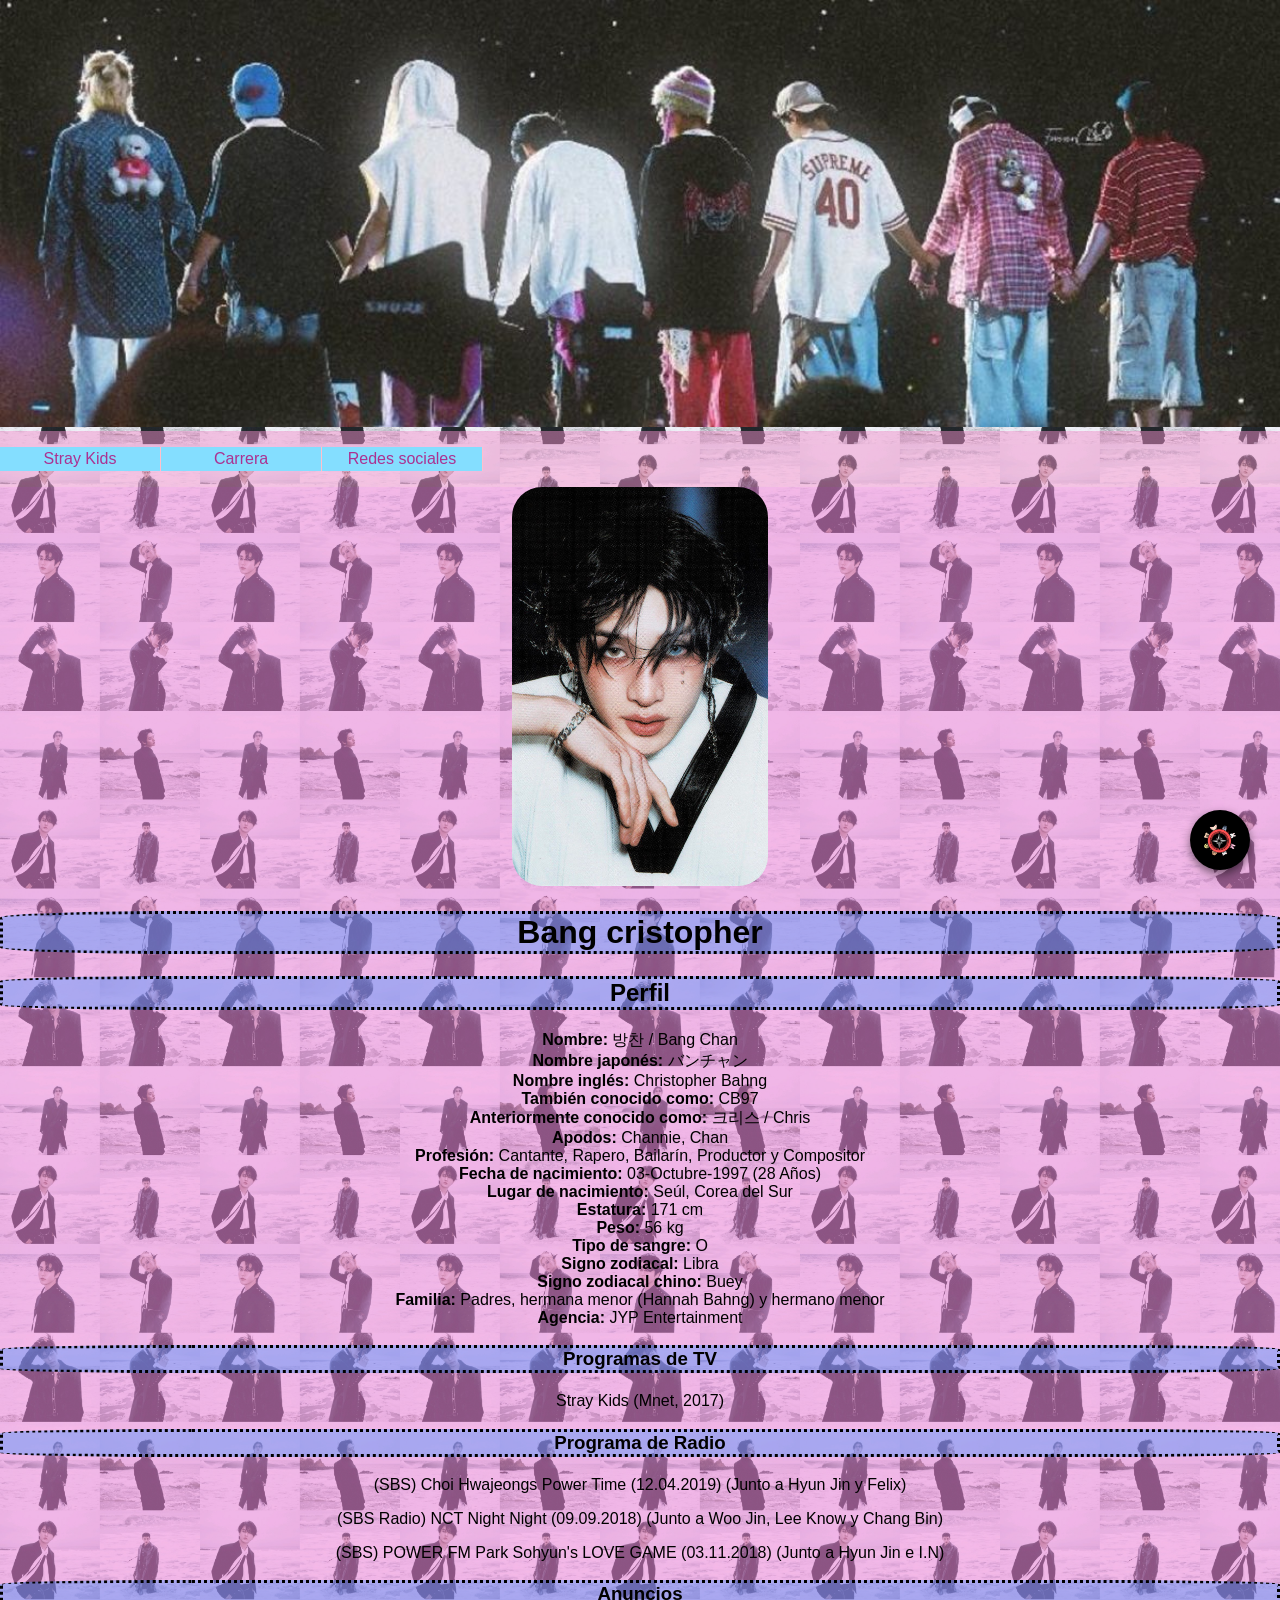
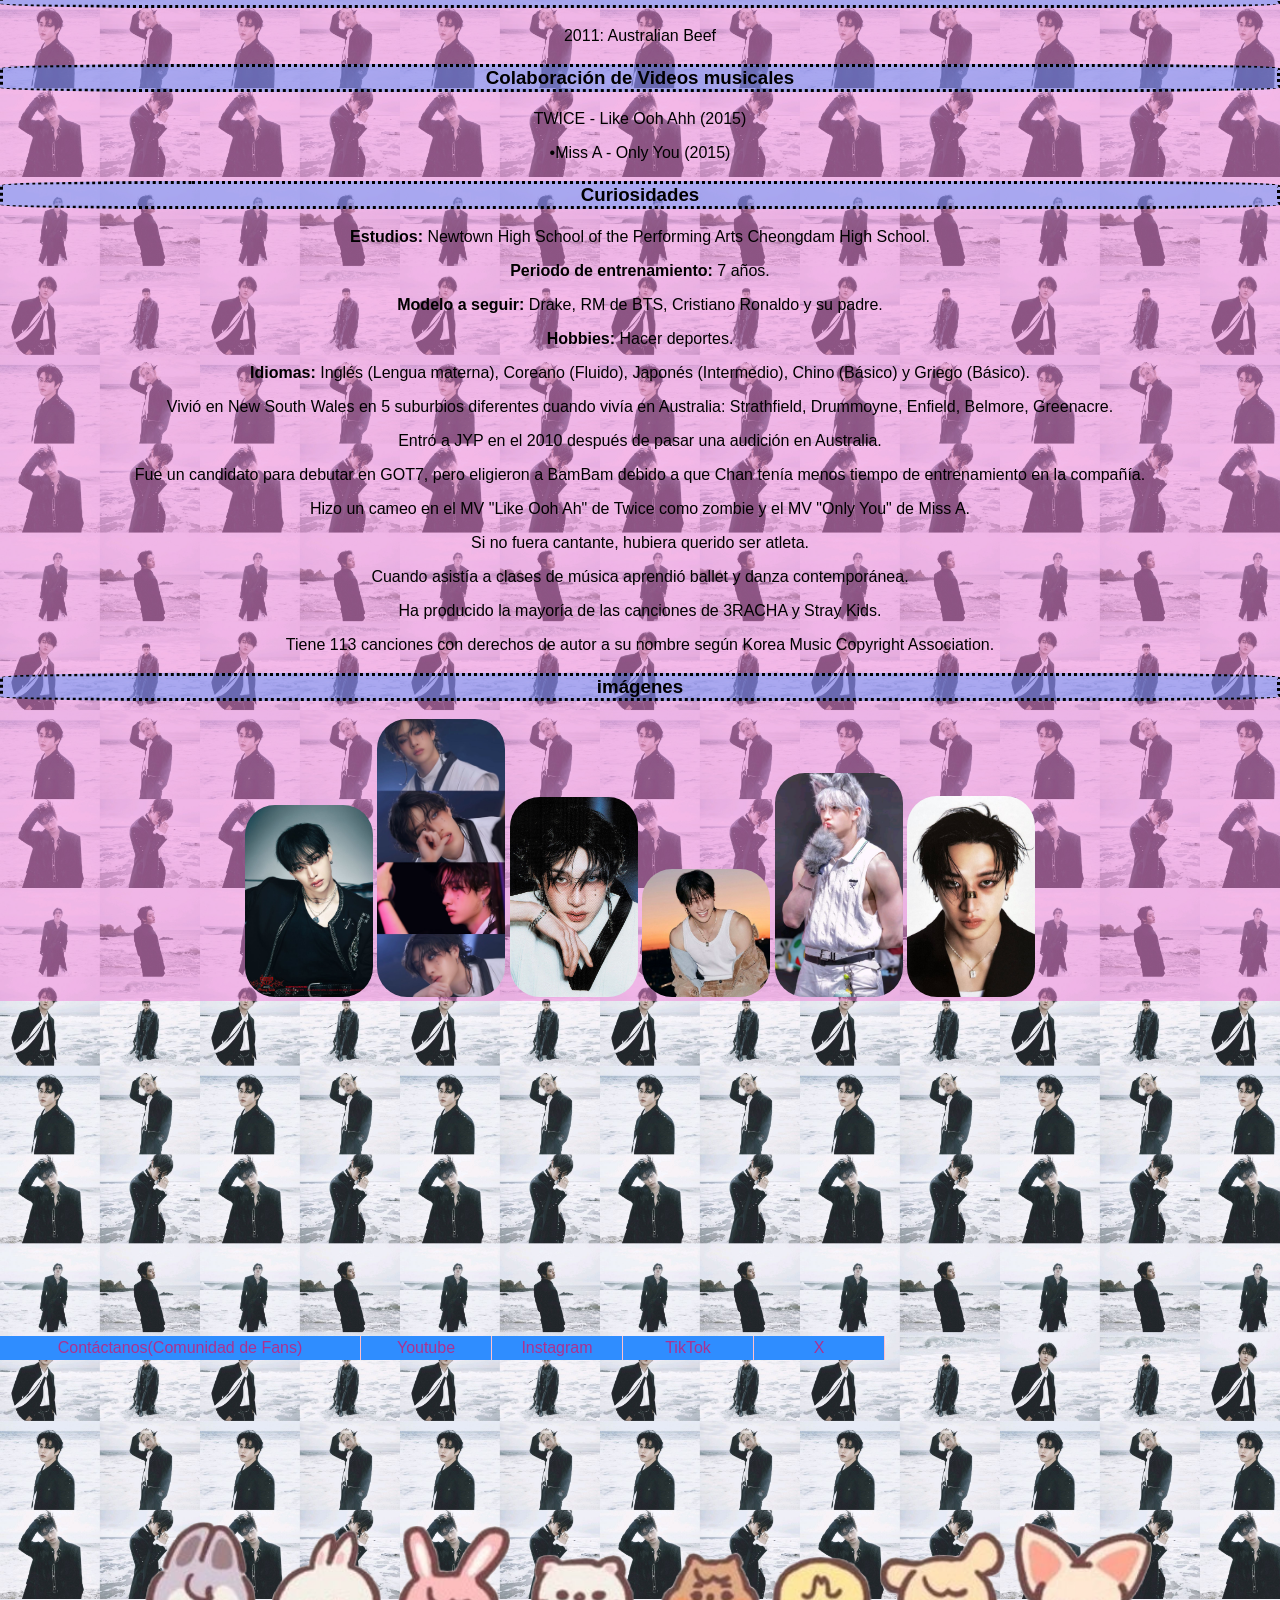
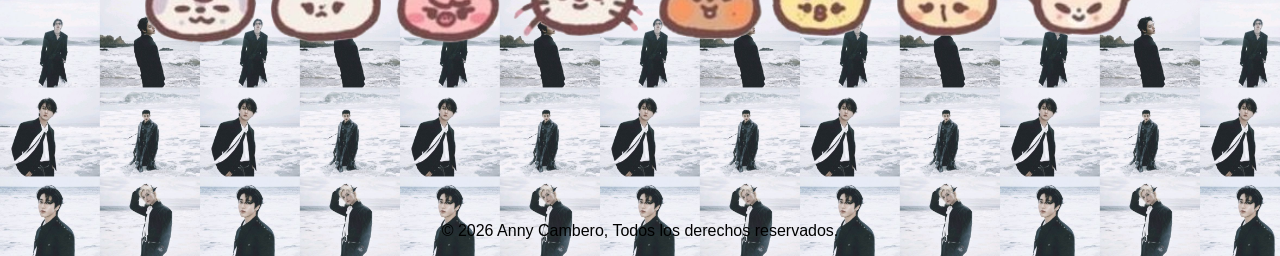
==== 02.BangChan.html @ b366b2bd "Versión de mi página de SKZ" ====
<!DOCTYPE html>
<html lang="es">
<head>
    <meta charset="UTF-8">
    <meta name="viewport" content="width=device-width, initial-scale=1.0">
    <link rel="stylesheet" href="styleIntegrantes.css">
    <title>Bangchan</title>
</head>
<body>
    <header id="inicio">
        
                 <img id="fotoHeader" src="imágenes/headerdelaPagina.jpg" alt="" width="100%" height="25%"> 
             <div id="headerDelapágina">
        <nav class="navegadorConEnlaces">
            <a href="#inicio" class="flecha-arriba"> 
        <img src="imágenes/logo-flecha.png" alt="Subir" class="img-flecha"> </a>
        </nav>
        <nav id="navegadorHorizontal">
        
        <p><a href="01.StrayKids.html">Stray Kids</a></p>
        <p><a href="#carrera">Carrera</a></p>
        <p><a href="#redesSocialesyOtros">Redes sociales</a></p>
        </nav>
            </div>
    </header>

    <div id="pantallaCompleta">
   
        
       <main id="columnaCompleta">
            <img id="soloImg" src="imágenes/bangchan/bangchan2.jpg" alt="" height="20%" width="20%">
            <div class="contenido">
                <h1>Bang cristopher</h1>

                <h2>Perfil</h2>

    <p><strong>Nombre: </strong>방찬 / Bang Chan <br>
<strong>Nombre japonés:</strong> バンチャン<br>
<strong>Nombre inglés:</strong> Christopher Bahng<br>
<strong>También conocido como:</strong> CB97<br>
<strong>Anteriormente conocido como:</strong> 크리스 / Chris<br>
<strong>Apodos:</strong> Channie, Chan<br>
<strong>Profesión:</strong> Cantante, Rapero, Bailarín, Productor y Compositor<br>
<strong>Fecha de nacimiento:</strong> 03-Octubre-1997 (28 Años)<br>
<strong>Lugar de nacimiento:</strong> Seúl, Corea del Sur<br>
<strong>Estatura:</strong> 171 cm<br>
<strong>Peso:</strong> 56 kg<br>
<strong>Tipo de sangre: </strong>O<br>
<strong>Signo zodiacal:</strong> Libra<br>
<strong>Signo zodiacal chino:</strong> Buey<br>
<strong>Familia:</strong> Padres, hermana menor (Hannah Bahng) y hermano menor<br>
<strong>Agencia:</strong> JYP Entertainment<br>

    </p>

<h3 id="carrera">Programas de TV </h3>
<p>Stray Kids (Mnet, 2017)</p>
<h3>Programa de Radio</h3>
<p>(SBS) Choi Hwajeongs Power Time (12.04.2019) (Junto a Hyun Jin y Felix)</p>
<p>(SBS Radio) NCT Night Night (09.09.2018) (Junto a Woo Jin, Lee Know y Chang Bin)</p>
<p>(SBS) POWER FM Park Sohyun's LOVE GAME (03.11.2018) (Junto a Hyun Jin e I.N)</p>

<h3>Anuncios</h3>
<p>2011: Australian Beef</p>
<h3>Colaboración de Videos musicales</h3>
<p>TWICE - Like Ooh Ahh (2015)</p>
<p>•Miss A - Only You (2015)</p>

<h3>Curiosidades</h3>

<p><strong>Estudios:</strong>
Newtown High School of the Performing Arts
Cheongdam High School.</p>
<p><strong>Periodo de entrenamiento:</strong> 7 años.</p>
<p><strong>Modelo a seguir:</strong> Drake, RM de BTS, Cristiano Ronaldo y su padre.</p>
<p><strong>Hobbies:</strong> Hacer deportes.</p>
<p><strong>Idiomas:</strong> Inglés (Lengua materna), Coreano (Fluido), Japonés (Intermedio), Chino (Básico) y Griego (Básico).</p>
<p>Vivió en New South Wales en 5 suburbios diferentes cuando vivía en Australia: Strathfield, Drummoyne, Enfield, Belmore, Greenacre.</p>
<p>Entró a JYP en el 2010 después de pasar una audición en Australia.</p>
<p>Fue un candidato para debutar en GOT7, pero eligieron a BamBam debido a que Chan tenía menos tiempo de entrenamiento en la compañía.</p>
<p>Hizo un cameo en el MV "Like Ooh Ah" de Twice como zombie y el MV "Only You" de Miss A.</p>
<p>Si no fuera cantante, hubiera querido ser atleta.</p>
<p>Cuando asistía a clases de música aprendió ballet y danza contemporánea.</p>
<p>Ha producido la mayoría de las canciones de 3RACHA y Stray Kids.</p>
<p>Tiene 113 canciones con derechos de autor a su nombre según Korea Music Copyright Association.</p>



<h3>imágenes</h3>
<img id="imagenesArtista" src="imágenes/bangchan/bangchan0.jpg" alt="" width="10%" height="10%">
<img id="imagenesArtista" src="imágenes/bangchan/bangchan1.jpg" alt="" width="10%" height="10%">
<img id="imagenesArtista" src="imágenes/bangchan/bangchan2.jpg" alt="" width="10%" height="10%">
<img id="imagenesArtista" src="imágenes/bangchan/bangchan3.jpg" alt="" width="10%" height="10%">
<img id="imagenesArtista" src="imágenes/bangchan/bangchan4.jpg" alt="" width="10%" height="10%">
<img id="imagenesArtista" src="imágenes/bangchan/bangchan5.jpg" alt="" width="10%" height="10%">





    </main>


        

    </div>

       <footer class="contactos">
            <div id="videoST">
            <iframe id="soloVideo" width="560" height="315" src="https://www.youtube.com/embed/wPD4AxkqJkE?si=1AXDKS-KMMvcxVtb" title="YouTube video player" frameborder="0" allow="accelerometer; autoplay; clipboard-write; encrypted-media; gyroscope; picture-in-picture; web-share" referrerpolicy="strict-origin-when-cross-origin" allowfullscreen></iframe>

        </div>
        <div id="Contacto">
           
            <p><a href="formulario">Contáctanos(Comunidad de Fans)</a></p>
            </div>
            <div id="redesSocialesyOtros">
                
                <p><a href="https://youtu.be/n6FiqsVqJhA?si=vA2Q4MaxUaMgbEwx">Youtube</a></p>
                <p><a href="https://www.instagram.com/gnabnahc?igsh=MWR1Y3YxcmFlMWhsbw==">Instagram</a></p>
                <p><a href="https://vm.tiktok.com/ZNRrLJafg/">TikTok</a></p>
                <p><a href="https://x.com/bangchanmedia?lang=es">X</a></p>

            </div>

            <img id="ImgFooter" src="imágenes/footerLimpio.png" alt="" width="100%" height="25%">

            <p>&copy; 2026 Anny Cambero, Todos los derechos reservados.</p>
        </footer>
        
    

        
    
</body>
</html>
---- styleIntegrantes.css ----
body{
    margin: 0;
    padding: 0;
    margin-bottom: 0;
    text-align: center;
    background-image: url(imágenes/fondoDePaginaDeLosIntegrantes.jpg);
    background-size: 200px;
    background-repeat: repeat;
    font-family: Arial, Helvetica, sans-serif;
    color: rgb(0, 0, 0);

}

#columnaCompleta{
    align-items: center;
    background-color: #f180d883;
    text-align: center;
    


}
.bangChanImg{
    align-items: flex-end;
  
    

}

.flecha-arriba {
    position: fixed;
    bottom: 30px;
    right: 30px;
    width: 60px;        
    height: 60px;        
    background-color: #000000; 
    border-radius: 50%;
    display: flex;      
    justify-content: center;
    align-items: center;
    box-shadow: 0px 4px 10px rgba(0,0,0,0.5);
    transition: transform 0.3s ease; 
    z-index: 9999;
}

.img-flecha {
    width: 70%;          
    height: auto;
}


.flecha-arriba:hover {
    transform: scale(1.1);
    background-color: #aa268e; 
}
#navegadorHorizontal{
    margin: 0;
    padding: 0;
    list-style-type: none;
    display:flex;
    background-color: rgba(110, 200, 235, 0.233);
    
}
#navegadorHorizontal a{
    width: 100px;
    text-decoration: none;
    text-align: center;
    color: #aa268e;
    padding: 15px 10px;
    border-right: 1px solid pink;



}
#Contacto a{
    width: 350px;
    text-decoration: none;
    text-align: center;
    color: #ab3291;
    background-color: rgb(47, 141, 255);
    padding: 3px 5px;
    border-right: 1px solid pink;
    display: block;

}

#Contacto p{
    float: left;

}
#Contacto a:hover{
    background-color: #fa7fe0;

}


#redesSocialesyOtros{
    margin: 0;
    padding: 0;
    list-style-type: none;
}

#redesSocialesyOtros a{
    width:120px;
    text-decoration: none;
    text-align: center;
    color: #ab3291;
    background-color: rgb(47, 141, 255);
    padding: 3px 5px;
    border-right: 1px solid pink;
    display: block;

}

#redesSocialesyOtros p{
    float: left;

}
#redesSocialesyOtros a:hover{
    background-color: #fa7fe0;

}
#navegadorHorizontal{
    margin: 0;
    padding: 0;
    list-style-type: none;
    display: flex;
    flex-direction: row;
    background-color: rgb(240, 143, 203, 0.491);
   
}
#navegadorHorizontal a{
    width:150px;
    text-decoration: none;
    text-align: center;
    color: #ab3291;
    background-color: rgb(132, 222, 255);
    padding: 3px 5px;
    border-right: 1px solid pink;
    display: block;
    
    

}


#navegadorHorizontal a:hover{
    background-color: #fa7fe0;
}

#soloImg{
    border-radius: 30px;

}
#imagenesArtista{
    border-radius: 30px;

}
#soloVideo{
    border-radius: 30px;

}

h1{
    font-family: 'Gill Sans', 'Gill Sans MT', Calibri, 'Trebuchet MS', sans-serif;
    background-color: rgba(47, 141, 255, 0.37);
    border-radius: 15%;
    border-style: dotted;
}
h2{
    font-family: 'Gill Sans', 'Gill Sans MT', Calibri, 'Trebuchet MS', sans-serif;
    background-color: rgba(47, 141, 255, 0.37);
    border-radius: 15%;
    border-style: dotted;
}
h3{
    background-color: rgba(47, 141, 255, 0.37);
    border-radius: 15%;
    border-style: dotted;
}
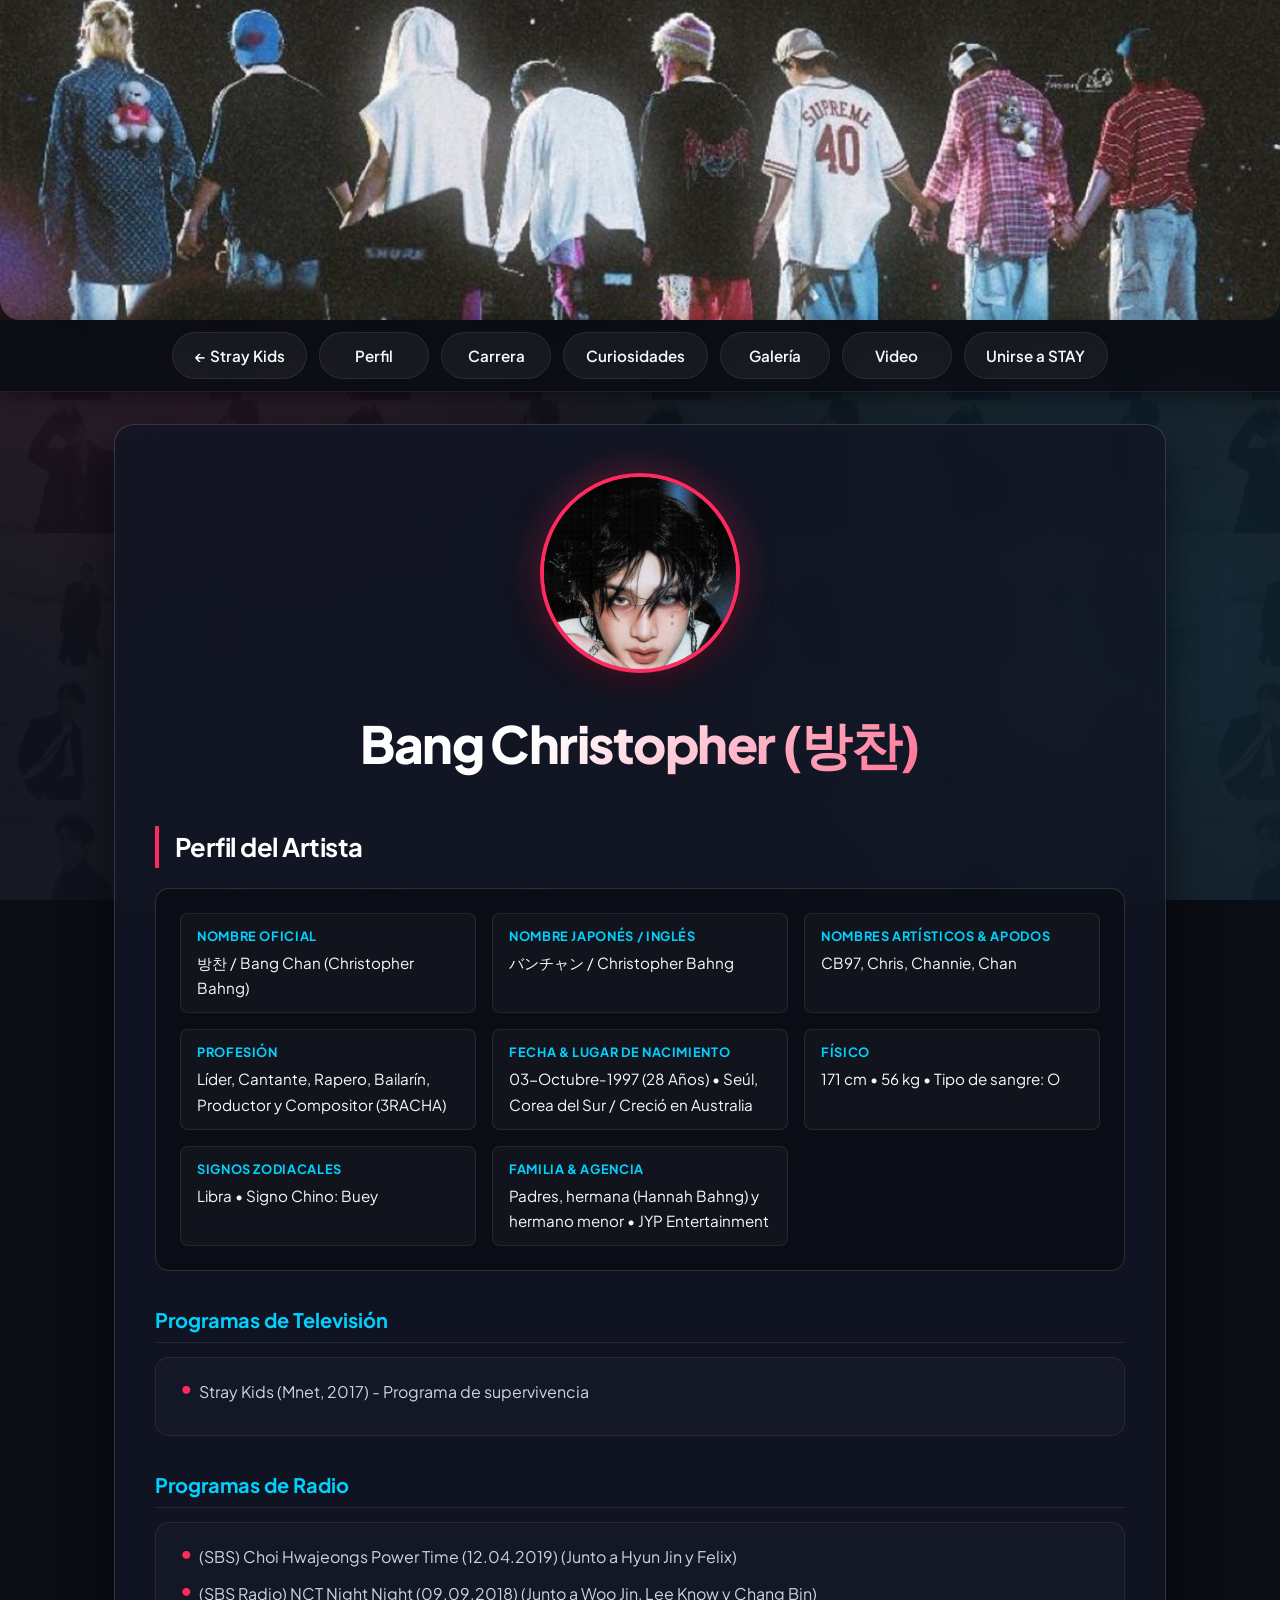
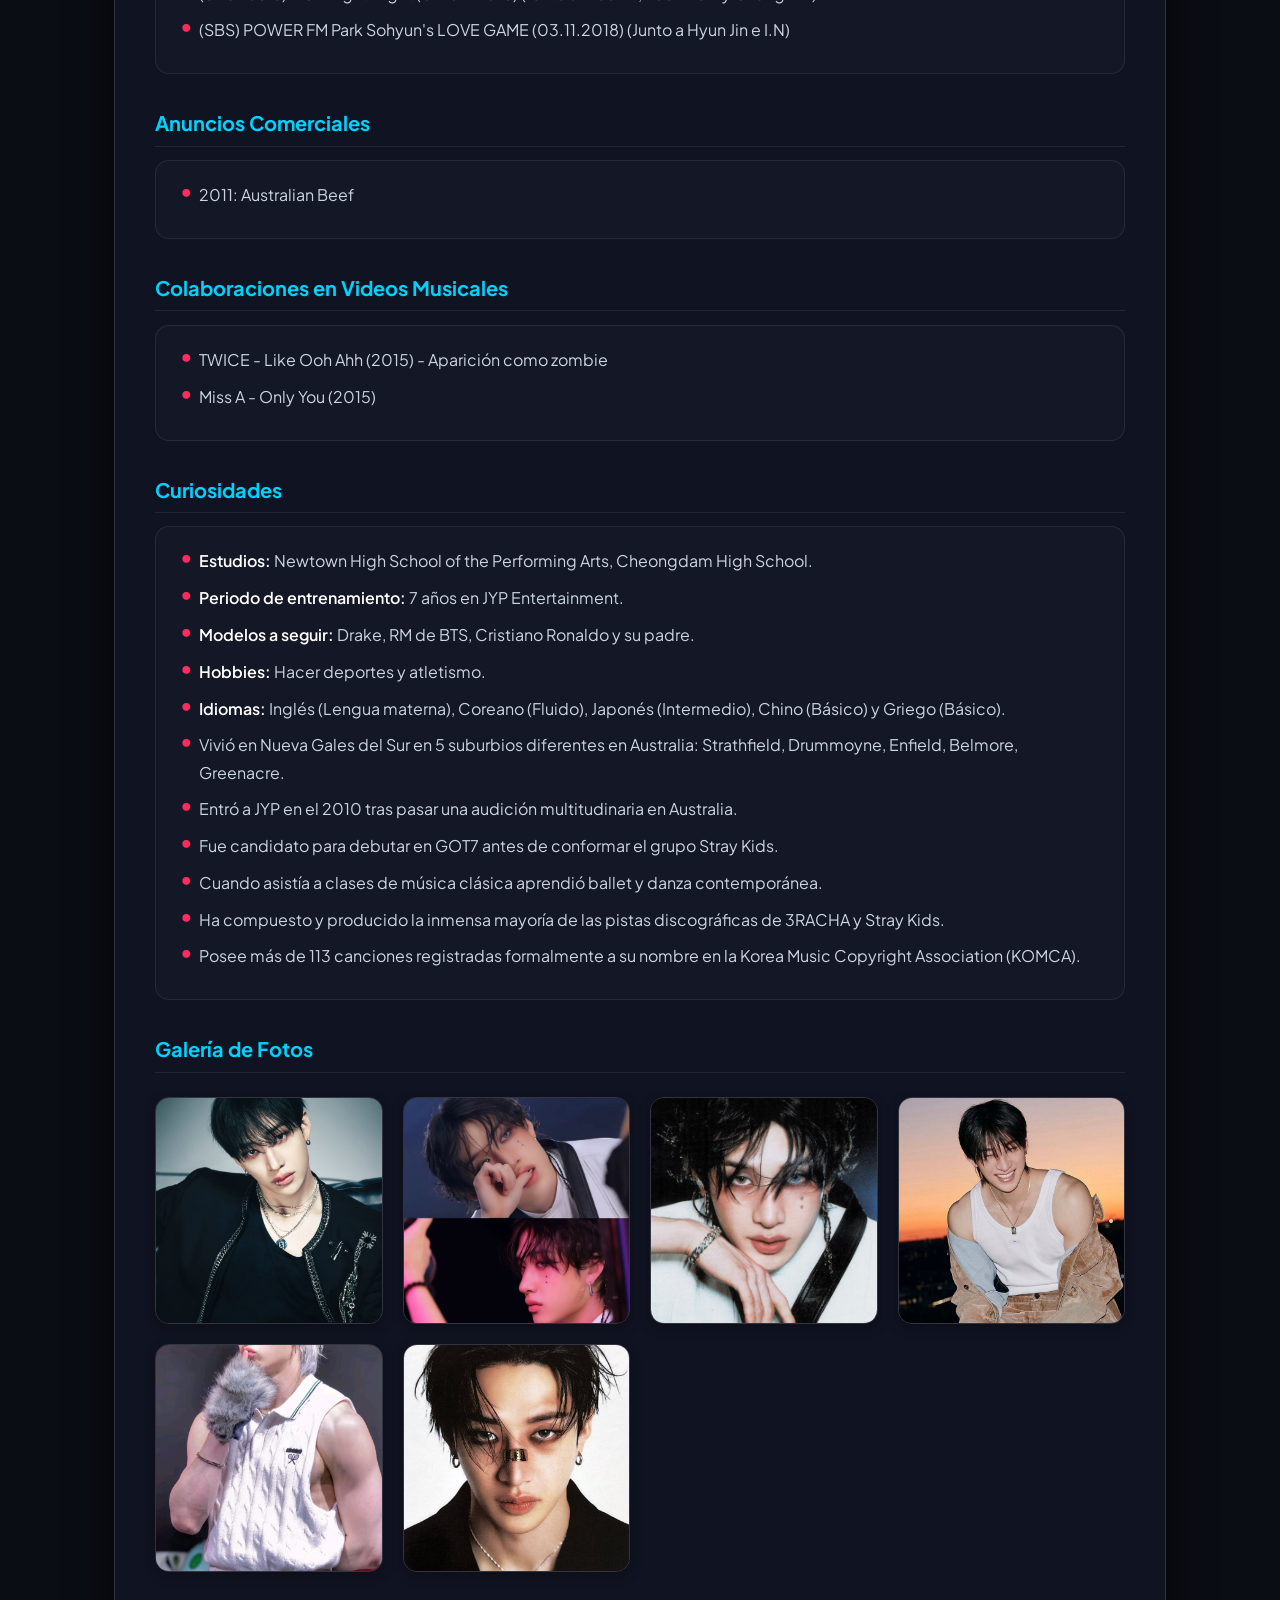
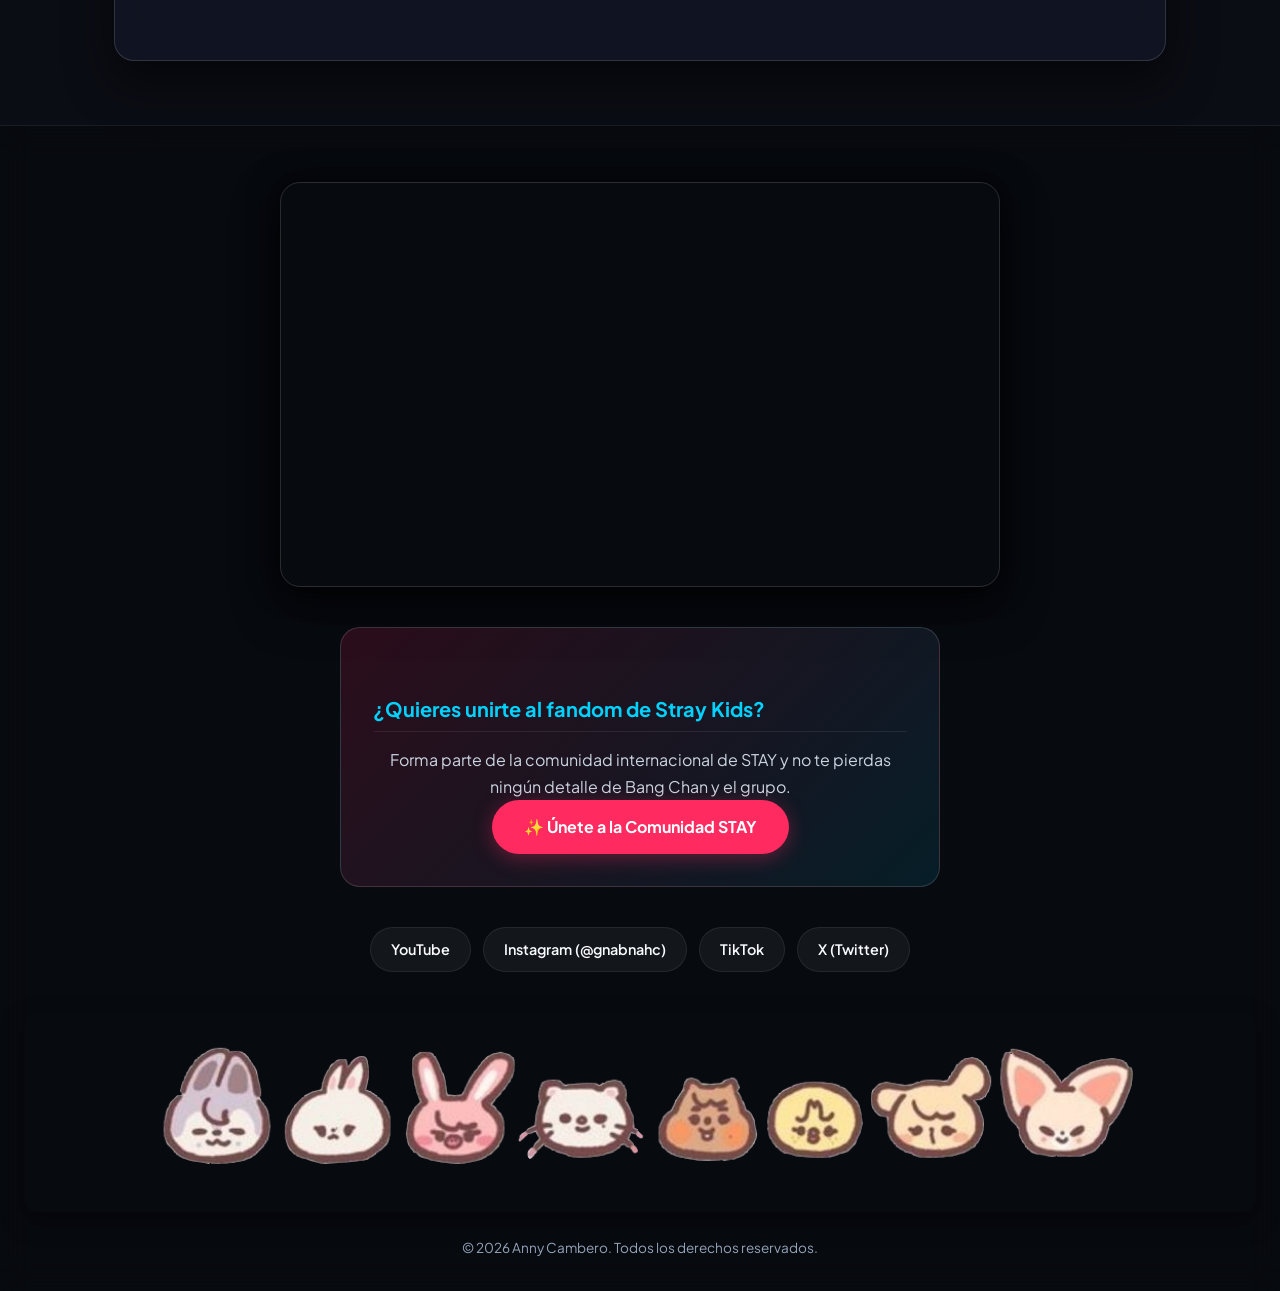
==== commit e5bfec43: "Actualizaciones del sitio web, haciendolo responsive, mejorando estética" ====
--- a/02.BangChan.html
+++ b/02.BangChan.html
@@ -3,134 +3,153 @@
 <head>
     <meta charset="UTF-8">
     <meta name="viewport" content="width=device-width, initial-scale=1.0">
+    <title>Bang Chan (방찬) - Stray Kids</title>
+    <!-- Google Fonts -->
+    <link rel="preconnect" href="https://fonts.googleapis.com">
+    <link rel="preconnect" href="https://fonts.gstatic.com" crossorigin>
+    <link href="https://fonts.googleapis.com/css2?family=Plus+Jakarta+Sans:wght@400;500;600;700;800&display=swap" rel="stylesheet">
     <link rel="stylesheet" href="styleIntegrantes.css">
-    <title>Bangchan</title>
 </head>
 <body>
     <header id="inicio">
-        
-                 <img id="fotoHeader" src="imágenes/headerdelaPagina.jpg" alt="" width="100%" height="25%"> 
-             <div id="headerDelapágina">
-        <nav class="navegadorConEnlaces">
-            <a href="#inicio" class="flecha-arriba"> 
-        <img src="imágenes/logo-flecha.png" alt="Subir" class="img-flecha"> </a>
-        </nav>
-        <nav id="navegadorHorizontal">
-        
-        <p><a href="01.StrayKids.html">Stray Kids</a></p>
-        <p><a href="#carrera">Carrera</a></p>
-        <p><a href="#redesSocialesyOtros">Redes sociales</a></p>
-        </nav>
-            </div>
+        <img id="fotoHeader" src="imágenes/headerdelaPagina.jpg" alt="Stray Kids Banner Oficial"> 
     </header>
 
+    <nav id="navegadorHorizontal" aria-label="Navegación del integrante">
+        <p><a href="index.html">← Stray Kids</a></p>
+        <p><a href="#perfil">Perfil</a></p>
+        <p><a href="#carrera">Carrera</a></p>
+        <p><a href="#curiosidades">Curiosidades</a></p>
+        <p><a href="#galeria">Galería</a></p>
+        <p><a href="#videoST">Video</a></p>
+        <p><a href="10.Formulario.html">Unirse a STAY</a></p>
+    </nav>
+
     <div id="pantallaCompleta">
-   
-        
-       <main id="columnaCompleta">
-            <img id="soloImg" src="imágenes/bangchan/bangchan2.jpg" alt="" height="20%" width="20%">
+        <main id="columnaCompleta">
+            <img id="soloImg" src="imágenes/bangchan/bangchan2.jpg" alt="Bang Chan - Líder de Stray Kids">
+            
             <div class="contenido">
-                <h1>Bang cristopher</h1>
+                <h1>Bang Christopher (방찬)</h1>
 
-                <h2>Perfil</h2>
+                <h2 id="perfil">Perfil del Artista</h2>
+                <div class="perfil-card">
+                    <div class="perfil-item">
+                        <strong>Nombre Oficial</strong>
+                        방찬 / Bang Chan (Christopher Bahng)
+                    </div>
+                    <div class="perfil-item">
+                        <strong>Nombre Japonés / Inglés</strong>
+                        バンチャン / Christopher Bahng
+                    </div>
+                    <div class="perfil-item">
+                        <strong>Nombres Artísticos & Apodos</strong>
+                        CB97, Chris, Channie, Chan
+                    </div>
+                    <div class="perfil-item">
+                        <strong>Profesión</strong>
+                        Líder, Cantante, Rapero, Bailarín, Productor y Compositor (3RACHA)
+                    </div>
+                    <div class="perfil-item">
+                        <strong>Fecha & Lugar de Nacimiento</strong>
+                        03-Octubre-1997 (28 Años) • Seúl, Corea del Sur / Creció en Australia
+                    </div>
+                    <div class="perfil-item">
+                        <strong>Físico</strong>
+                        171 cm • 56 kg • Tipo de sangre: O
+                    </div>
+                    <div class="perfil-item">
+                        <strong>Signos Zodiacales</strong>
+                        Libra • Signo Chino: Buey
+                    </div>
+                    <div class="perfil-item">
+                        <strong>Familia & Agencia</strong>
+                        Padres, hermana (Hannah Bahng) y hermano menor • JYP Entertainment
+                    </div>
+                </div>
 
-    <p><strong>Nombre: </strong>방찬 / Bang Chan <br>
-<strong>Nombre japonés:</strong> バンチャン<br>
-<strong>Nombre inglés:</strong> Christopher Bahng<br>
-<strong>También conocido como:</strong> CB97<br>
-<strong>Anteriormente conocido como:</strong> 크리스 / Chris<br>
-<strong>Apodos:</strong> Channie, Chan<br>
-<strong>Profesión:</strong> Cantante, Rapero, Bailarín, Productor y Compositor<br>
-<strong>Fecha de nacimiento:</strong> 03-Octubre-1997 (28 Años)<br>
-<strong>Lugar de nacimiento:</strong> Seúl, Corea del Sur<br>
-<strong>Estatura:</strong> 171 cm<br>
-<strong>Peso:</strong> 56 kg<br>
-<strong>Tipo de sangre: </strong>O<br>
-<strong>Signo zodiacal:</strong> Libra<br>
-<strong>Signo zodiacal chino:</strong> Buey<br>
-<strong>Familia:</strong> Padres, hermana menor (Hannah Bahng) y hermano menor<br>
-<strong>Agencia:</strong> JYP Entertainment<br>
+                <h3 id="carrera">Programas de Televisión</h3>
+                <div class="info-card-block">
+                    <p>Stray Kids (Mnet, 2017) - Programa de supervivencia</p>
+                </div>
 
-    </p>
+                <h3>Programas de Radio</h3>
+                <div class="info-card-block">
+                    <p>(SBS) Choi Hwajeongs Power Time (12.04.2019) (Junto a Hyun Jin y Felix)</p>
+                    <p>(SBS Radio) NCT Night Night (09.09.2018) (Junto a Woo Jin, Lee Know y Chang Bin)</p>
+                    <p>(SBS) POWER FM Park Sohyun's LOVE GAME (03.11.2018) (Junto a Hyun Jin e I.N)</p>
+                </div>
 
-<h3 id="carrera">Programas de TV </h3>
-<p>Stray Kids (Mnet, 2017)</p>
-<h3>Programa de Radio</h3>
-<p>(SBS) Choi Hwajeongs Power Time (12.04.2019) (Junto a Hyun Jin y Felix)</p>
-<p>(SBS Radio) NCT Night Night (09.09.2018) (Junto a Woo Jin, Lee Know y Chang Bin)</p>
-<p>(SBS) POWER FM Park Sohyun's LOVE GAME (03.11.2018) (Junto a Hyun Jin e I.N)</p>
+                <h3>Anuncios Comerciales</h3>
+                <div class="info-card-block">
+                    <p>2011: Australian Beef</p>
+                </div>
 
-<h3>Anuncios</h3>
-<p>2011: Australian Beef</p>
-<h3>Colaboración de Videos musicales</h3>
-<p>TWICE - Like Ooh Ahh (2015)</p>
-<p>•Miss A - Only You (2015)</p>
+                <h3>Colaboraciones en Videos Musicales</h3>
+                <div class="info-card-block">
+                    <p>TWICE - Like Ooh Ahh (2015) - Aparición como zombie</p>
+                    <p>Miss A - Only You (2015)</p>
+                </div>
 
-<h3>Curiosidades</h3>
+                <h3 id="curiosidades">Curiosidades</h3>
+                <div class="info-card-block">
+                    <p><strong>Estudios:</strong> Newtown High School of the Performing Arts, Cheongdam High School.</p>
+                    <p><strong>Periodo de entrenamiento:</strong> 7 años en JYP Entertainment.</p>
+                    <p><strong>Modelos a seguir:</strong> Drake, RM de BTS, Cristiano Ronaldo y su padre.</p>
+                    <p><strong>Hobbies:</strong> Hacer deportes y atletismo.</p>
+                    <p><strong>Idiomas:</strong> Inglés (Lengua materna), Coreano (Fluido), Japonés (Intermedio), Chino (Básico) y Griego (Básico).</p>
+                    <p>Vivió en Nueva Gales del Sur en 5 suburbios diferentes en Australia: Strathfield, Drummoyne, Enfield, Belmore, Greenacre.</p>
+                    <p>Entró a JYP en el 2010 tras pasar una audición multitudinaria en Australia.</p>
+                    <p>Fue candidato para debutar en GOT7 antes de conformar el grupo Stray Kids.</p>
+                    <p>Cuando asistía a clases de música clásica aprendió ballet y danza contemporánea.</p>
+                    <p>Ha compuesto y producido la inmensa mayoría de las pistas discográficas de 3RACHA y Stray Kids.</p>
+                    <p>Posee más de 113 canciones registradas formalmente a su nombre en la Korea Music Copyright Association (KOMCA).</p>
+                </div>
 
-<p><strong>Estudios:</strong>
-Newtown High School of the Performing Arts
-Cheongdam High School.</p>
-<p><strong>Periodo de entrenamiento:</strong> 7 años.</p>
-<p><strong>Modelo a seguir:</strong> Drake, RM de BTS, Cristiano Ronaldo y su padre.</p>
-<p><strong>Hobbies:</strong> Hacer deportes.</p>
-<p><strong>Idiomas:</strong> Inglés (Lengua materna), Coreano (Fluido), Japonés (Intermedio), Chino (Básico) y Griego (Básico).</p>
-<p>Vivió en New South Wales en 5 suburbios diferentes cuando vivía en Australia: Strathfield, Drummoyne, Enfield, Belmore, Greenacre.</p>
-<p>Entró a JYP en el 2010 después de pasar una audición en Australia.</p>
-<p>Fue un candidato para debutar en GOT7, pero eligieron a BamBam debido a que Chan tenía menos tiempo de entrenamiento en la compañía.</p>
-<p>Hizo un cameo en el MV "Like Ooh Ah" de Twice como zombie y el MV "Only You" de Miss A.</p>
-<p>Si no fuera cantante, hubiera querido ser atleta.</p>
-<p>Cuando asistía a clases de música aprendió ballet y danza contemporánea.</p>
-<p>Ha producido la mayoría de las canciones de 3RACHA y Stray Kids.</p>
-<p>Tiene 113 canciones con derechos de autor a su nombre según Korea Music Copyright Association.</p>
-
-
-
-<h3>imágenes</h3>
-<img id="imagenesArtista" src="imágenes/bangchan/bangchan0.jpg" alt="" width="10%" height="10%">
-<img id="imagenesArtista" src="imágenes/bangchan/bangchan1.jpg" alt="" width="10%" height="10%">
-<img id="imagenesArtista" src="imágenes/bangchan/bangchan2.jpg" alt="" width="10%" height="10%">
-<img id="imagenesArtista" src="imágenes/bangchan/bangchan3.jpg" alt="" width="10%" height="10%">
-<img id="imagenesArtista" src="imágenes/bangchan/bangchan4.jpg" alt="" width="10%" height="10%">
-<img id="imagenesArtista" src="imágenes/bangchan/bangchan5.jpg" alt="" width="10%" height="10%">
-
-
-
-
-
-    </main>
-
-
-        
-
+                <h3 id="galeria">Galería de Fotos</h3>
+                <div class="galeria-grid">
+                    <img class="imagenesArtista" src="imágenes/bangchan/bangchan0.jpg" alt="Bang Chan Foto 1">
+                    <img class="imagenesArtista" src="imágenes/bangchan/bangchan1.jpg" alt="Bang Chan Foto 2">
+                    <img class="imagenesArtista" src="imágenes/bangchan/bangchan2.jpg" alt="Bang Chan Foto 3">
+                    <img class="imagenesArtista" src="imágenes/bangchan/bangchan3.jpg" alt="Bang Chan Foto 4">
+                    <img class="imagenesArtista" src="imágenes/bangchan/bangchan4.jpg" alt="Bang Chan Foto 5">
+                    <img class="imagenesArtista" src="imágenes/bangchan/bangchan5.jpg" alt="Bang Chan Foto 6">
+                </div>
+            </div>
+        </main>
     </div>
 
-       <footer class="contactos">
+    <!-- Pie de Página -->
+    <footer class="contactos">
+        <div class="footer-content-wrap">
             <div id="videoST">
-            <iframe id="soloVideo" width="560" height="315" src="https://www.youtube.com/embed/wPD4AxkqJkE?si=1AXDKS-KMMvcxVtb" title="YouTube video player" frameborder="0" allow="accelerometer; autoplay; clipboard-write; encrypted-media; gyroscope; picture-in-picture; web-share" referrerpolicy="strict-origin-when-cross-origin" allowfullscreen></iframe>
-
-        </div>
-        <div id="Contacto">
-           
-            <p><a href="formulario">Contáctanos(Comunidad de Fans)</a></p>
-            </div>
-            <div id="redesSocialesyOtros">
-                
-                <p><a href="https://youtu.be/n6FiqsVqJhA?si=vA2Q4MaxUaMgbEwx">Youtube</a></p>
-                <p><a href="https://www.instagram.com/gnabnahc?igsh=MWR1Y3YxcmFlMWhsbw==">Instagram</a></p>
-                <p><a href="https://vm.tiktok.com/ZNRrLJafg/">TikTok</a></p>
-                <p><a href="https://x.com/bangchanmedia?lang=es">X</a></p>
-
+                <iframe id="soloVideo" src="https://www.youtube.com/embed/wPD4AxkqJkE?si=1AXDKS-KMMvcxVtb" title="Bang Chan - Video Oficial" allow="accelerometer; autoplay; clipboard-write; encrypted-media; gyroscope; picture-in-picture; web-share" referrerpolicy="strict-origin-when-cross-origin" allowfullscreen></iframe>
             </div>
 
-            <img id="ImgFooter" src="imágenes/footerLimpio.png" alt="" width="100%" height="25%">
+            <div id="Contacto">
+                <h3>¿Quieres unirte al fandom de Stray Kids?</h3>
+                <p>Forma parte de la comunidad internacional de STAY y no te pierdas ningún detalle de Bang Chan y el grupo.</p>
+                <a href="10.Formulario.html">✨ Únete a la Comunidad STAY</a>
+            </div>
 
-            <p>&copy; 2026 Anny Cambero, Todos los derechos reservados.</p>
-        </footer>
-        
-    
+            <div id="redesSocialesyOtros">
+                <p><a href="https://youtu.be/n6FiqsVqJhA?si=vA2Q4MaxUaMgbEwx" target="_blank" rel="noopener noreferrer">YouTube</a></p>
+                <p><a href="https://www.instagram.com/gnabnahc?igsh=MWR1Y3YxcmFlMWhsbw==" target="_blank" rel="noopener noreferrer">Instagram (@gnabnahc)</a></p>
+                <p><a href="https://vm.tiktok.com/ZNRrLJafg/" target="_blank" rel="noopener noreferrer">TikTok</a></p>
+                <p><a href="https://x.com/bangchanmedia?lang=es" target="_blank" rel="noopener noreferrer">X (Twitter)</a></p>
+            </div>
 
-        
-    
+            <img id="ImgFooter" src="imágenes/footerLimpio.png" alt="Stray Kids Footer Banner">
+            <p>&copy; 2026 Anny Cambero. Todos los derechos reservados.</p>
+        </div>
+    </footer>
+
+    <!-- Botón Flotante Subir Arriba -->
+    <a href="#inicio" class="flecha-arriba" aria-label="Volver arriba">
+        <img src="imágenes/logo-flecha.png" alt="Subir" class="img-flecha">
+    </a>
+
+    <!-- Script Interactivo -->
+    <script src="main.js"></script>
 </body>
-</html>+</html>
--- a/styleIntegrantes.css
+++ b/styleIntegrantes.css
@@ -1,180 +1,736 @@
-
-body{
+/* ==========================================================================
+   Stray Kids (SKZ) - Member Pages Stylesheet (styleIntegrantes.css)
+   Fullstack & Modern UI/UX Upgrade: Responsive, Member Profiles & Gallery
+   ========================================================================== */
+
+/* --------------------------------------------------------------------------
+   1. Design Tokens & CSS Variables
+   -------------------------------------------------------------------------- */
+:root {
+    --bg-body: #0b0d14;
+    --bg-card: rgba(18, 22, 36, 0.85);
+    --bg-card-hover: rgba(28, 34, 56, 0.95);
+    
+    /* Stray Kids Signature K-Pop Accents */
+    --accent-red: #ff2a5f;
+    --accent-red-hover: #ff4d79;
+    --accent-red-glow: rgba(255, 42, 95, 0.35);
+    
+    --accent-cyan: #00d2ff;
+    --accent-cyan-hover: #33dcff;
+    --accent-cyan-glow: rgba(0, 210, 255, 0.25);
+    
+    --accent-purple: #9d4edd;
+    
+    /* Text & Borders */
+    --text-primary: #f8fafc;
+    --text-secondary: #cbd5e1;
+    --text-muted: #94a3b8;
+    
+    --border-subtle: rgba(255, 255, 255, 0.08);
+    --border-glass: rgba(255, 255, 255, 0.14);
+    
+    --radius-sm: 8px;
+    --radius-md: 14px;
+    --radius-lg: 20px;
+    --radius-full: 9999px;
+
+    --shadow-sm: 0 4px 12px rgba(0, 0, 0, 0.25);
+    --shadow-md: 0 10px 25px rgba(0, 0, 0, 0.35);
+    --shadow-lg: 0 20px 45px rgba(0, 0, 0, 0.55);
+
+    --transition-fast: all 0.2s ease;
+    --transition-smooth: all 0.3s cubic-bezier(0.4, 0, 0.2, 1);
+}
+
+/* --------------------------------------------------------------------------
+   2. Reset & Global Base
+   -------------------------------------------------------------------------- */
+*, *::before, *::after {
+    box-sizing: border-box;
+}
+
+html {
+    scroll-behavior: smooth;
+    font-size: 16px;
+}
+
+body {
+    background-color: var(--bg-body);
+    /* Blends user's original background with modern dark gradients */
+    background-image: 
+        radial-gradient(circle at 15% 20%, rgba(255, 42, 95, 0.12) 0%, transparent 40%),
+        radial-gradient(circle at 85% 70%, rgba(0, 210, 255, 0.1) 0%, transparent 45%),
+        linear-gradient(180deg, rgba(11, 13, 20, 0.94) 0%, rgba(15, 18, 28, 0.97) 100%),
+        url('imágenes/fondoDePaginaDeLosIntegrantes.jpg');
+    background-attachment: fixed;
+    background-repeat: repeat;
+    background-size: auto, auto, cover, 300px;
+    color: var(--text-primary);
+    font-family: 'Plus Jakarta Sans', system-ui, -apple-system, BlinkMacSystemFont, 'Segoe UI', Roboto, Helvetica, Arial, sans-serif;
+    line-height: 1.65;
     margin: 0;
     padding: 0;
-    margin-bottom: 0;
+    -webkit-font-smoothing: antialiased;
+}
+
+img, iframe {
+    max-width: 100%;
+}
+
+a {
+    color: var(--accent-cyan);
+    text-decoration: none;
+    transition: var(--transition-fast);
+}
+
+a:hover {
+    color: var(--accent-cyan-hover);
+}
+
+/* --------------------------------------------------------------------------
+   3. Header & Hero Banner
+   -------------------------------------------------------------------------- */
+header#inicio {
+    position: relative;
+    width: 100%;
+}
+
+#fotoHeader {
+    width: 100%;
+    height: auto;
+    max-height: 320px;
+    object-fit: cover;
+    object-position: center;
+    border-radius: 0 0 var(--radius-lg) var(--radius-lg);
+    box-shadow: var(--shadow-lg);
+    display: block;
+}
+
+/* --------------------------------------------------------------------------
+   4. Sticky Glassmorphism Navigation Bar
+   -------------------------------------------------------------------------- */
+#navegadorHorizontal {
+    position: sticky;
+    top: 0;
+    z-index: 1000;
+    background: rgba(11, 13, 20, 0.88);
+    backdrop-filter: blur(16px);
+    -webkit-backdrop-filter: blur(16px);
+    border-bottom: 1px solid var(--border-subtle);
+    box-shadow: 0 4px 20px rgba(0, 0, 0, 0.4);
+    display: flex;
+    flex-direction: row;
+    justify-content: center;
+    align-items: center;
+    gap: 0.75rem;
+    padding: 0.75rem 1rem;
+    margin: 0;
+    list-style: none;
+    flex-wrap: wrap;
+}
+
+#navegadorHorizontal p {
+    margin: 0;
+    display: inline-block;
+}
+
+#navegadorHorizontal a {
+    display: inline-flex;
+    align-items: center;
+    justify-content: center;
+    padding: 0.6rem 1.35rem;
+    font-size: 0.95rem;
+    font-weight: 600;
+    color: var(--text-primary);
+    background: rgba(255, 255, 255, 0.05);
+    border: 1px solid var(--border-subtle);
+    border-radius: var(--radius-full);
+    transition: var(--transition-smooth);
+    min-width: 110px;
     text-align: center;
-    background-image: url(imágenes/fondoDePaginaDeLosIntegrantes.jpg);
-    background-size: 200px;
-    background-repeat: repeat;
-    font-family: Arial, Helvetica, sans-serif;
-    color: rgb(0, 0, 0);
-
-}
-
-#columnaCompleta{
-    align-items: center;
-    background-color: #f180d883;
+}
+
+#navegadorHorizontal a:hover {
+    background: var(--accent-red);
+    color: #ffffff;
+    border-color: var(--accent-red);
+    box-shadow: 0 0 16px var(--accent-red-glow);
+    transform: translateY(-2px);
+}
+
+/* --------------------------------------------------------------------------
+   5. Member Profile Container (#pantallaCompleta & #columnaCompleta)
+   -------------------------------------------------------------------------- */
+#pantallaCompleta {
+    max-width: 1100px;
+    margin: 2rem auto;
+    padding: 0 1.5rem;
+}
+
+#columnaCompleta {
+    background: var(--bg-card);
+    backdrop-filter: blur(14px);
+    -webkit-backdrop-filter: blur(14px);
+    border: 1px solid var(--border-glass);
+    border-radius: var(--radius-lg);
+    padding: 3rem 2.5rem;
+    box-shadow: var(--shadow-lg);
     text-align: center;
-    
-
-
-}
-.bangChanImg{
-    align-items: flex-end;
-  
-    
-
-}
-
+}
+
+/* Member Avatar (#soloImg) */
+#soloImg {
+    width: 200px;
+    height: 200px;
+    object-fit: cover;
+    object-position: center top;
+    border-radius: var(--radius-full);
+    border: 4px solid var(--accent-red);
+    box-shadow: 0 0 35px var(--accent-red-glow), 0 10px 30px rgba(0, 0, 0, 0.6);
+    margin: 0 auto 1.75rem auto;
+    display: block;
+    transition: transform 0.4s ease, box-shadow 0.4s ease;
+}
+
+#soloImg:hover {
+    transform: scale(1.05);
+    box-shadow: 0 0 45px var(--accent-red-glow), 0 15px 35px rgba(0, 0, 0, 0.7);
+}
+
+/* Typography Inside Member Detail */
+.contenido {
+    text-align: left;
+}
+
+h1 {
+    font-size: clamp(2.2rem, 5vw, 3.2rem);
+    font-weight: 800;
+    letter-spacing: -0.03em;
+    margin: 0 0 0.5rem 0;
+    text-align: center;
+    background: linear-gradient(135deg, #ffffff 40%, var(--accent-red) 100%);
+    -webkit-background-clip: text;
+    -webkit-text-fill-color: transparent;
+}
+
+h2 {
+    font-size: 1.6rem;
+    font-weight: 700;
+    letter-spacing: -0.02em;
+    margin: 2.5rem 0 1.25rem 0;
+    color: #ffffff;
+    display: flex;
+    align-items: center;
+    gap: 0.75rem;
+    padding-left: 1rem;
+    border-left: 4px solid var(--accent-red);
+}
+
+h3 {
+    font-size: 1.25rem;
+    font-weight: 700;
+    color: var(--accent-cyan);
+    margin: 2rem 0 0.85rem 0;
+    display: flex;
+    align-items: center;
+    gap: 0.5rem;
+    border-bottom: 1px solid var(--border-subtle);
+    padding-bottom: 0.4rem;
+}
+
+p {
+    color: var(--text-secondary);
+    margin: 0 0 0.85rem 0;
+    font-size: 1rem;
+    line-height: 1.7;
+}
+
+p strong {
+    color: #ffffff;
+    font-weight: 600;
+}
+
+/* --------------------------------------------------------------------------
+   6. Profile Specs Box Styling
+   -------------------------------------------------------------------------- */
+.perfil-card {
+    background: rgba(0, 0, 0, 0.3);
+    border: 1px solid var(--border-glass);
+    border-radius: var(--radius-md);
+    padding: 1.5rem;
+    margin: 1.25rem 0 2rem 0;
+    display: grid;
+    grid-template-columns: repeat(auto-fit, minmax(280px, 1fr));
+    gap: 1rem;
+}
+
+.perfil-item {
+    background: rgba(255, 255, 255, 0.03);
+    border: 1px solid var(--border-subtle);
+    border-radius: var(--radius-sm);
+    padding: 0.75rem 1rem;
+    font-size: 0.95rem;
+}
+
+.perfil-item strong {
+    color: var(--accent-cyan);
+    display: block;
+    font-size: 0.8rem;
+    text-transform: uppercase;
+    letter-spacing: 0.05em;
+    margin-bottom: 0.2rem;
+}
+
+/* --------------------------------------------------------------------------
+   7. Card Lists for Career, Programs & Curiosities
+   -------------------------------------------------------------------------- */
+.info-card-block {
+    background: rgba(255, 255, 255, 0.02);
+    border: 1px solid var(--border-subtle);
+    border-radius: var(--radius-md);
+    padding: 1.25rem 1.5rem;
+    margin-bottom: 1.25rem;
+}
+
+.info-card-block p {
+    margin-bottom: 0.6rem;
+    position: relative;
+    padding-left: 1.2rem;
+}
+
+.info-card-block p::before {
+    content: "•";
+    position: absolute;
+    left: 0;
+    color: var(--accent-red);
+    font-weight: bold;
+    font-size: 1.2rem;
+    line-height: 1;
+}
+
+/* Discography Table (Changbin) */
+table[border="1"] {
+    width: 100%;
+    border-collapse: separate;
+    border-spacing: 0 0.85rem;
+    border: none;
+    margin: 1.25rem 0;
+}
+
+table[border="1"] th {
+    background: transparent;
+    color: var(--text-muted);
+    font-size: 0.85rem;
+    text-transform: uppercase;
+    letter-spacing: 0.08em;
+    padding: 0.5rem 1rem;
+    text-align: left;
+    border: none;
+    border-bottom: 1px solid var(--border-subtle);
+}
+
+table[border="1"] tr {
+    background: rgba(255, 255, 255, 0.04);
+    border-radius: var(--radius-md);
+    transition: var(--transition-smooth);
+}
+
+table[border="1"] tr:hover {
+    background: rgba(255, 255, 255, 0.08);
+}
+
+table[border="1"] td {
+    padding: 1rem;
+    border: none;
+    vertical-align: middle;
+}
+
+table[border="1"] td:first-child {
+    border-top-left-radius: var(--radius-md);
+    border-bottom-left-radius: var(--radius-md);
+}
+
+table[border="1"] td:last-child {
+    border-top-right-radius: var(--radius-md);
+    border-bottom-right-radius: var(--radius-md);
+    text-align: right;
+}
+
+table[border="1"] td img {
+    width: 90px;
+    height: 90px;
+    object-fit: cover;
+    border-radius: var(--radius-sm);
+    box-shadow: var(--shadow-sm);
+    display: inline-block;
+}
+
+/* --------------------------------------------------------------------------
+   8. Responsive Photo Gallery (.galeria-grid & .imagenesArtista)
+   -------------------------------------------------------------------------- */
+.galeria-grid {
+    display: grid;
+    grid-template-columns: repeat(auto-fill, minmax(180px, 1fr));
+    gap: 1.25rem;
+    margin: 1.5rem 0 2.5rem 0;
+}
+
+/* Handle both class and legacy ID */
+.imagenesArtista, #imagenesArtista {
+    width: 100% !important;
+    height: auto !important;
+    aspect-ratio: 1 / 1;
+    object-fit: cover;
+    border-radius: var(--radius-md);
+    border: 1px solid var(--border-glass);
+    box-shadow: var(--shadow-sm);
+    transition: var(--transition-smooth);
+    cursor: pointer;
+    display: block;
+}
+
+.imagenesArtista:hover, #imagenesArtista:hover {
+    transform: translateY(-5px) scale(1.03);
+    border-color: var(--accent-red);
+    box-shadow: 0 10px 25px rgba(0, 0, 0, 0.5), 0 0 20px var(--accent-red-glow);
+}
+
+/* --------------------------------------------------------------------------
+   9. Video & Footer Section
+   -------------------------------------------------------------------------- */
+footer.contactos {
+    background: rgba(8, 10, 16, 0.92);
+    backdrop-filter: blur(16px);
+    -webkit-backdrop-filter: blur(16px);
+    border-top: 1px solid var(--border-subtle);
+    padding: 3.5rem 1.5rem 2rem 1.5rem;
+    margin-top: 4rem;
+    text-align: center;
+}
+
+#videoST {
+    width: 100%;
+    max-width: 720px;
+    margin: 0 auto 2.5rem auto;
+}
+
+#soloVideo, iframe {
+    width: 100%;
+    aspect-ratio: 16 / 9;
+    height: auto;
+    border: 1px solid var(--border-glass);
+    border-radius: var(--radius-lg);
+    box-shadow: var(--shadow-lg), 0 0 30px rgba(0, 0, 0, 0.7);
+    display: block;
+}
+
+/* Contact CTA Card */
+#Contacto {
+    background: linear-gradient(135deg, rgba(255, 42, 95, 0.15) 0%, rgba(0, 210, 255, 0.1) 100%);
+    border: 1px solid var(--border-glass);
+    border-radius: var(--radius-lg);
+    padding: 2rem;
+    margin: 0 auto 2.5rem auto;
+    max-width: 600px;
+}
+
+#Contacto p {
+    text-align: center;
+    margin: 0;
+}
+
+#Contacto a {
+    display: inline-flex;
+    align-items: center;
+    justify-content: center;
+    padding: 0.85rem 2rem;
+    background: var(--accent-red);
+    color: #ffffff;
+    font-weight: 700;
+    font-size: 1rem;
+    border-radius: var(--radius-full);
+    box-shadow: 0 4px 20px var(--accent-red-glow);
+    transition: var(--transition-smooth);
+    border: none;
+    max-width: 100%;
+}
+
+#Contacto a:hover {
+    background: var(--accent-red-hover);
+    transform: translateY(-3px) scale(1.02);
+    box-shadow: 0 8px 25px rgba(255, 42, 95, 0.5);
+}
+
+/* Social Media Pill Buttons */
+#redesSocialesyOtros {
+    display: flex;
+    justify-content: center;
+    align-items: center;
+    gap: 0.75rem;
+    flex-wrap: wrap;
+    margin: 0 auto 2.5rem auto;
+    padding: 0;
+    list-style: none;
+}
+
+#redesSocialesyOtros p {
+    margin: 0;
+    display: inline-block;
+}
+
+#redesSocialesyOtros a {
+    display: inline-flex;
+    align-items: center;
+    gap: 0.5rem;
+    padding: 0.6rem 1.25rem;
+    border-radius: var(--radius-full);
+    font-size: 0.9rem;
+    font-weight: 600;
+    color: var(--text-primary);
+    background: rgba(255, 255, 255, 0.05);
+    border: 1px solid var(--border-subtle);
+    transition: var(--transition-smooth);
+}
+
+#redesSocialesyOtros a:hover {
+    transform: translateY(-2px);
+    color: #ffffff;
+}
+
+/* Brand specific hovers */
+#redesSocialesyOtros a[href*="youtube"]:hover {
+    background: #ff0000;
+    border-color: #ff0000;
+    box-shadow: 0 0 15px rgba(255, 0, 0, 0.4);
+}
+#redesSocialesyOtros a[href*="instagram"]:hover {
+    background: linear-gradient(45deg, #f09433, #e6683c, #dc2743, #cc2366, #bc1888);
+    border-color: transparent;
+    box-shadow: 0 0 15px rgba(220, 39, 67, 0.4);
+}
+#redesSocialesyOtros a[href*="tiktok"]:hover {
+    background: #00f2fe;
+    color: #000000;
+    border-color: #00f2fe;
+    box-shadow: 0 0 15px rgba(0, 242, 254, 0.4);
+}
+#redesSocialesyOtros a[href*="x.com"]:hover,
+#redesSocialesyOtros a[href*="twitter"]:hover {
+    background: #1d9bf0;
+    border-color: #1d9bf0;
+    box-shadow: 0 0 15px rgba(29, 155, 240, 0.4);
+}
+
+#ImgFooter {
+    width: 100%;
+    max-height: 200px;
+    object-fit: cover;
+    border-radius: var(--radius-md);
+    box-shadow: var(--shadow-md);
+    margin: 1.5rem auto 1.5rem auto;
+    display: block;
+}
+
+footer p:last-child {
+    text-align: center;
+    color: var(--text-muted);
+    font-size: 0.85rem;
+    margin: 1rem 0 0 0;
+}
+
+/* --------------------------------------------------------------------------
+   10. Floating Back To Top Button (.flecha-arriba)
+   -------------------------------------------------------------------------- */
 .flecha-arriba {
     position: fixed;
     bottom: 30px;
     right: 30px;
-    width: 60px;        
-    height: 60px;        
-    background-color: #000000; 
-    border-radius: 50%;
-    display: flex;      
+    width: 52px;
+    height: 52px;
+    background: linear-gradient(135deg, var(--accent-red), #9d4edd);
+    border-radius: var(--radius-full);
+    display: flex;
     justify-content: center;
     align-items: center;
-    box-shadow: 0px 4px 10px rgba(0,0,0,0.5);
-    transition: transform 0.3s ease; 
+    box-shadow: 0 6px 20px rgba(0, 0, 0, 0.5), 0 0 15px var(--accent-red-glow);
+    transition: var(--transition-smooth);
     z-index: 9999;
+    opacity: 0;
+    visibility: hidden;
+    transform: translateY(15px);
+    cursor: pointer;
+    border: 1px solid rgba(255, 255, 255, 0.2);
+}
+
+.flecha-arriba.visible {
+    opacity: 1;
+    visibility: visible;
+    transform: translateY(0);
+}
+
+.flecha-arriba:hover {
+    transform: translateY(-4px) scale(1.1);
+    box-shadow: 0 10px 25px rgba(0, 0, 0, 0.6), 0 0 25px var(--accent-red-glow);
 }
 
 .img-flecha {
-    width: 70%;          
+    width: 55%;
     height: auto;
 }
 
-
-.flecha-arriba:hover {
+/* --------------------------------------------------------------------------
+   11. Lightbox Modal Styles
+   -------------------------------------------------------------------------- */
+.skz-lightbox-modal {
+    position: fixed;
+    inset: 0;
+    z-index: 10000;
+    display: flex;
+    align-items: center;
+    justify-content: center;
+    opacity: 0;
+    visibility: hidden;
+    transition: opacity 0.3s ease, visibility 0.3s ease;
+}
+
+.skz-lightbox-modal.active {
+    opacity: 1;
+    visibility: visible;
+}
+
+.lightbox-backdrop {
+    position: absolute;
+    inset: 0;
+    background: rgba(0, 0, 0, 0.88);
+    backdrop-filter: blur(10px);
+    -webkit-backdrop-filter: blur(10px);
+}
+
+.lightbox-content {
+    position: relative;
+    z-index: 10001;
+    max-width: 90vw;
+    max-height: 90vh;
+    display: flex;
+    flex-direction: column;
+    align-items: center;
+    transform: scale(0.92);
+    transition: transform 0.3s cubic-bezier(0.34, 1.56, 0.64, 1);
+}
+
+.skz-lightbox-modal.active .lightbox-content {
+    transform: scale(1);
+}
+
+.lightbox-img {
+    max-width: 85vw;
+    max-height: 80vh;
+    object-fit: contain;
+    border-radius: var(--radius-md);
+    box-shadow: 0 15px 45px rgba(0, 0, 0, 0.8);
+    border: 1px solid var(--border-glass);
+}
+
+.lightbox-caption {
+    color: var(--text-secondary);
+    margin-top: 0.75rem;
+    font-size: 0.95rem;
+    text-align: center;
+}
+
+.lightbox-close {
+    position: absolute;
+    top: -45px;
+    right: 0;
+    background: rgba(255, 255, 255, 0.1);
+    border: 1px solid var(--border-glass);
+    color: #ffffff;
+    width: 36px;
+    height: 36px;
+    border-radius: var(--radius-full);
+    display: flex;
+    align-items: center;
+    justify-content: center;
+    font-size: 1.5rem;
+    cursor: pointer;
+    transition: var(--transition-fast);
+}
+
+.lightbox-close:hover {
+    background: var(--accent-red);
     transform: scale(1.1);
-    background-color: #aa268e; 
-}
-#navegadorHorizontal{
-    margin: 0;
-    padding: 0;
-    list-style-type: none;
-    display:flex;
-    background-color: rgba(110, 200, 235, 0.233);
-    
-}
-#navegadorHorizontal a{
-    width: 100px;
-    text-decoration: none;
-    text-align: center;
-    color: #aa268e;
-    padding: 15px 10px;
-    border-right: 1px solid pink;
-
-
-
-}
-#Contacto a{
-    width: 350px;
-    text-decoration: none;
-    text-align: center;
-    color: #ab3291;
-    background-color: rgb(47, 141, 255);
-    padding: 3px 5px;
-    border-right: 1px solid pink;
-    display: block;
-
-}
-
-#Contacto p{
-    float: left;
-
-}
-#Contacto a:hover{
-    background-color: #fa7fe0;
-
-}
-
-
-#redesSocialesyOtros{
-    margin: 0;
-    padding: 0;
-    list-style-type: none;
-}
-
-#redesSocialesyOtros a{
-    width:120px;
-    text-decoration: none;
-    text-align: center;
-    color: #ab3291;
-    background-color: rgb(47, 141, 255);
-    padding: 3px 5px;
-    border-right: 1px solid pink;
-    display: block;
-
-}
-
-#redesSocialesyOtros p{
-    float: left;
-
-}
-#redesSocialesyOtros a:hover{
-    background-color: #fa7fe0;
-
-}
-#navegadorHorizontal{
-    margin: 0;
-    padding: 0;
-    list-style-type: none;
-    display: flex;
-    flex-direction: row;
-    background-color: rgb(240, 143, 203, 0.491);
-   
-}
-#navegadorHorizontal a{
-    width:150px;
-    text-decoration: none;
-    text-align: center;
-    color: #ab3291;
-    background-color: rgb(132, 222, 255);
-    padding: 3px 5px;
-    border-right: 1px solid pink;
-    display: block;
-    
-    
-
-}
-
-
-#navegadorHorizontal a:hover{
-    background-color: #fa7fe0;
-}
-
-#soloImg{
-    border-radius: 30px;
-
-}
-#imagenesArtista{
-    border-radius: 30px;
-
-}
-#soloVideo{
-    border-radius: 30px;
-
-}
-
-h1{
-    font-family: 'Gill Sans', 'Gill Sans MT', Calibri, 'Trebuchet MS', sans-serif;
-    background-color: rgba(47, 141, 255, 0.37);
-    border-radius: 15%;
-    border-style: dotted;
-}
-h2{
-    font-family: 'Gill Sans', 'Gill Sans MT', Calibri, 'Trebuchet MS', sans-serif;
-    background-color: rgba(47, 141, 255, 0.37);
-    border-radius: 15%;
-    border-style: dotted;
-}
-h3{
-    background-color: rgba(47, 141, 255, 0.37);
-    border-radius: 15%;
-    border-style: dotted;
-}
+}
+
+/* --------------------------------------------------------------------------
+   12. Responsive Media Queries
+   -------------------------------------------------------------------------- */
+@media (max-width: 992px) {
+    #columnaCompleta {
+        padding: 2rem 1.5rem;
+    }
+
+    #soloImg {
+        width: 160px;
+        height: 160px;
+    }
+
+    .galeria-grid {
+        grid-template-columns: repeat(auto-fill, minmax(150px, 1fr));
+        gap: 0.85rem;
+    }
+}
+
+@media (max-width: 600px) {
+    #pantallaCompleta {
+        padding: 0 1rem;
+        margin: 1.25rem auto;
+    }
+
+    #columnaCompleta {
+        padding: 1.5rem 1rem;
+        border-radius: var(--radius-md);
+    }
+
+    #soloImg {
+        width: 130px;
+        height: 130px;
+    }
+
+    #navegadorHorizontal {
+        gap: 0.5rem;
+        padding: 0.6rem 0.5rem;
+    }
+
+    #navegadorHorizontal a {
+        padding: 0.5rem 0.85rem;
+        font-size: 0.85rem;
+        min-width: auto;
+    }
+
+    .galeria-grid {
+        grid-template-columns: repeat(2, 1fr);
+        gap: 0.65rem;
+    }
+
+    .perfil-card {
+        grid-template-columns: 1fr;
+        padding: 1rem;
+    }
+
+    #Contacto {
+        padding: 1.25rem;
+    }
+
+    #Contacto a {
+        width: 100%;
+        padding: 0.75rem 1rem;
+    }
+
+    .flecha-arriba {
+        bottom: 20px;
+        right: 20px;
+        width: 46px;
+        height: 46px;
+    }
+}
